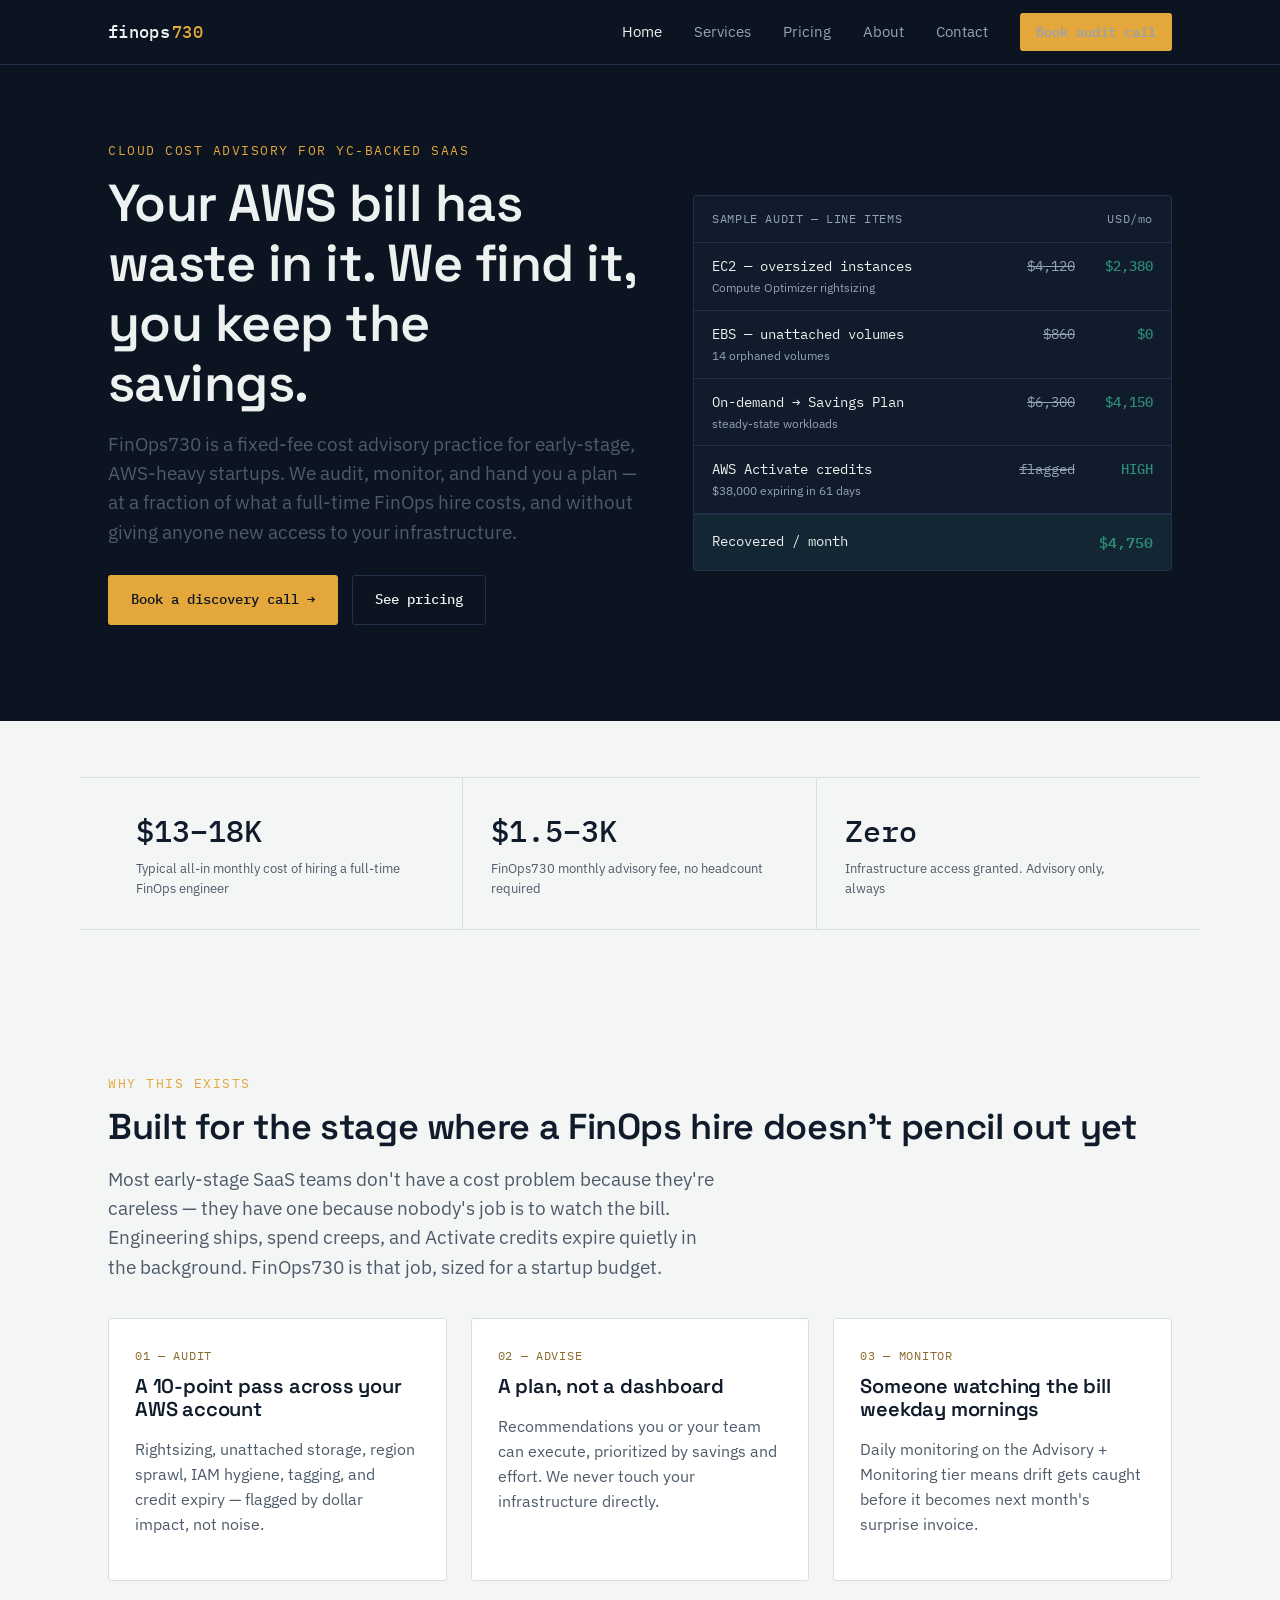
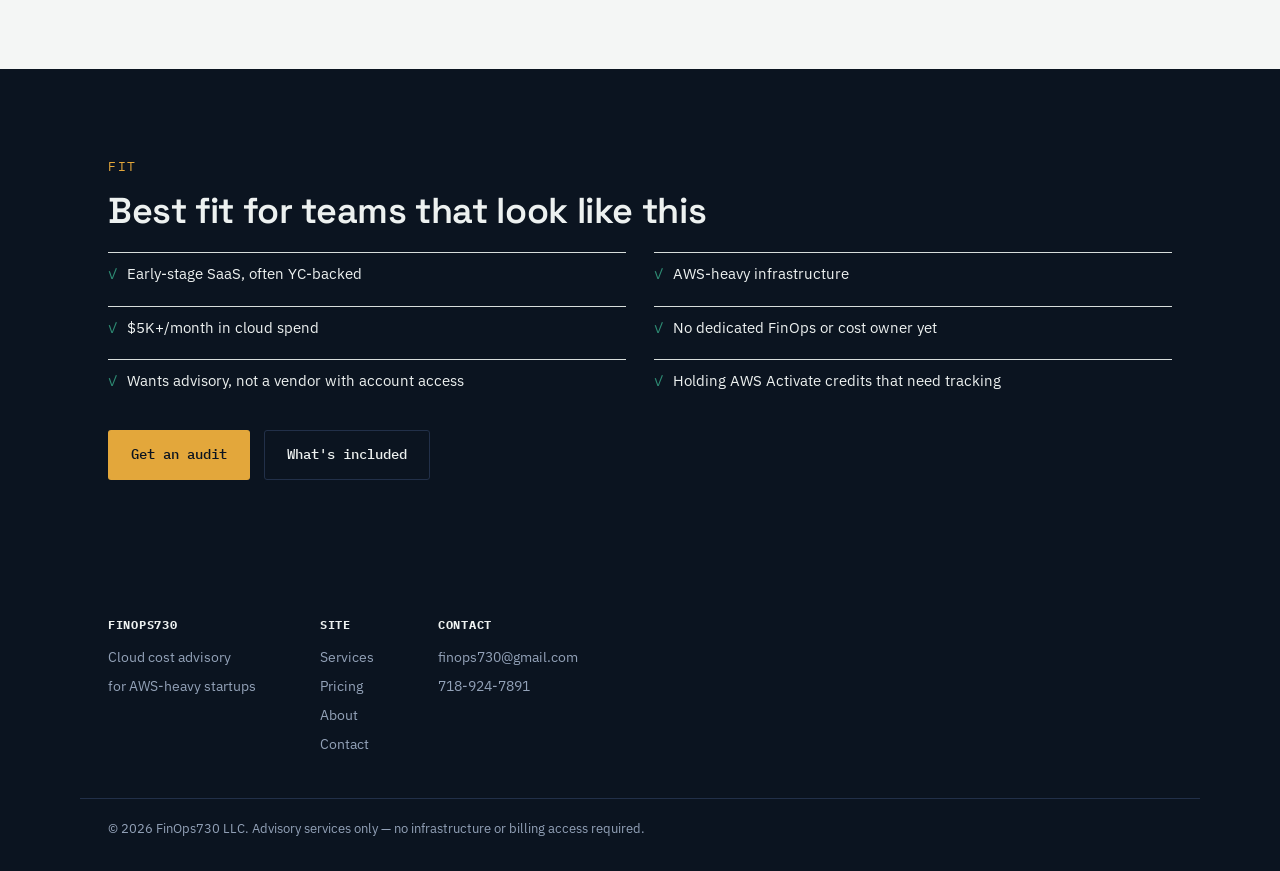
==== index.html @ 1b0939c1 "Rename index (1).html to index.html" ====
<!DOCTYPE html>
<html lang="en">
<head>
<meta charset="UTF-8">
<meta name="viewport" content="width=device-width, initial-scale=1.0">
<title>FinOps730 — Cloud Cost Advisory for AWS-Heavy Startups</title>
<meta name="description" content="Fixed-fee AWS cost advisory for early-stage SaaS teams. Advisory only, no infrastructure access, 10 hrs/week max — the cost control of a FinOps hire without the headcount.">
<link rel="preconnect" href="https://fonts.googleapis.com">
<link href="https://fonts.googleapis.com/css2?family=Space+Grotesk:wght@500;600;700&family=IBM+Plex+Sans:wght@400;500;600&family=IBM+Plex+Mono:wght@400;500;600&display=swap" rel="stylesheet">
<link rel="stylesheet" href="style.css">
</head>
<body>

<nav class="nav">
  <div class="wrap">
    <a href="index.html" class="brand">finops<span class="accent">730</span></a>
    <button class="nav-toggle" aria-label="Toggle menu" onclick="document.querySelector('.nav-links').classList.toggle('open')">☰</button>
    <div class="nav-links">
      <a href="index.html" class="active">Home</a>
      <a href="services.html">Services</a>
      <a href="pricing.html">Pricing</a>
      <a href="about.html">About</a>
      <a href="contact.html">Contact</a>
      <a href="contact.html" class="nav-cta">Book audit call</a>
    </div>
  </div>
</nav>

<section class="hero">
  <div class="wrap hero-grid">
    <div>
      <p class="eyebrow">Cloud cost advisory for YC-backed SaaS</p>
      <h1>Your AWS bill has waste in it. We find it, you keep the savings.</h1>
      <p class="lede">FinOps730 is a fixed-fee cost advisory practice for early-stage, AWS-heavy startups. We audit, monitor, and hand you a plan — at a fraction of what a full-time FinOps hire costs, and without giving anyone new access to your infrastructure.</p>
      <div class="cta-row">
        <a href="contact.html" class="btn btn-primary">Book a discovery call →</a>
        <a href="pricing.html" class="btn btn-ghost">See pricing</a>
      </div>
    </div>
    <div class="ledger">
      <div class="ledger-head"><span>SAMPLE AUDIT — LINE ITEMS</span><span>USD/mo</span></div>
      <div class="ledger-row">
        <div class="ledger-item">EC2 — oversized instances<span class="ledger-note">Compute Optimizer rightsizing</span></div>
        <div class="ledger-was">$4,120</div>
        <div class="ledger-now">$2,380</div>
      </div>
      <div class="ledger-row">
        <div class="ledger-item">EBS — unattached volumes<span class="ledger-note">14 orphaned volumes</span></div>
        <div class="ledger-was">$860</div>
        <div class="ledger-now">$0</div>
      </div>
      <div class="ledger-row">
        <div class="ledger-item">On-demand → Savings Plan<span class="ledger-note">steady-state workloads</span></div>
        <div class="ledger-was">$6,300</div>
        <div class="ledger-now">$4,150</div>
      </div>
      <div class="ledger-row">
        <div class="ledger-item">AWS Activate credits<span class="ledger-note">$38,000 expiring in 61 days</span></div>
        <div class="ledger-was">flagged</div>
        <div class="ledger-now">HIGH</div>
      </div>
      <div class="ledger-total">
        <span class="label">Recovered / month</span>
        <span class="value">$4,750</span>
      </div>
    </div>
  </div>
</section>

<section class="tight">
  <div class="wrap stat-strip">
    <div class="stat">
      <div class="num">$13–18K</div>
      <div class="label">Typical all-in monthly cost of hiring a full-time FinOps engineer</div>
    </div>
    <div class="stat">
      <div class="num">$1.5–3K</div>
      <div class="label">FinOps730 monthly advisory fee, no headcount required</div>
    </div>
    <div class="stat">
      <div class="num">Zero</div>
      <div class="label">Infrastructure access granted. Advisory only, always</div>
    </div>
  </div>
</section>

<section>
  <div class="wrap">
    <p class="eyebrow">Why this exists</p>
    <h2>Built for the stage where a FinOps hire doesn't pencil out yet</h2>
    <p class="lede">Most early-stage SaaS teams don't have a cost problem because they're careless — they have one because nobody's job is to watch the bill. Engineering ships, spend creeps, and Activate credits expire quietly in the background. FinOps730 is that job, sized for a startup budget.</p>
    <div class="grid-3" style="margin-top:36px;">
      <div class="card">
        <span class="tag">01 — Audit</span>
        <h3>A 10-point pass across your AWS account</h3>
        <p>Rightsizing, unattached storage, region sprawl, IAM hygiene, tagging, and credit expiry — flagged by dollar impact, not noise.</p>
      </div>
      <div class="card">
        <span class="tag">02 — Advise</span>
        <h3>A plan, not a dashboard</h3>
        <p>Recommendations you or your team can execute, prioritized by savings and effort. We never touch your infrastructure directly.</p>
      </div>
      <div class="card">
        <span class="tag">03 — Monitor</span>
        <h3>Someone watching the bill weekday mornings</h3>
        <p>Daily monitoring on the Advisory + Monitoring tier means drift gets caught before it becomes next month's surprise invoice.</p>
      </div>
    </div>
  </div>
</section>

<section class="section-dark">
  <div class="wrap">
    <p class="eyebrow">Fit</p>
    <h2>Best fit for teams that look like this</h2>
    <div class="checklist" style="margin-top:20px;">
      <div>Early-stage SaaS, often YC-backed</div>
      <div>AWS-heavy infrastructure</div>
      <div>$5K+/month in cloud spend</div>
      <div>No dedicated FinOps or cost owner yet</div>
      <div>Wants advisory, not a vendor with account access</div>
      <div>Holding AWS Activate credits that need tracking</div>
    </div>
    <div class="cta-row">
      <a href="contact.html" class="btn btn-primary">Get an audit</a>
      <a href="services.html" class="btn btn-ghost">What's included</a>
    </div>
  </div>
</section>

<footer>
  <div class="wrap">
    <div class="footer-cols">
      <div class="footer-col">
        <h5>FinOps730</h5>
        <div>Cloud cost advisory</div>
        <div>for AWS-heavy startups</div>
      </div>
      <div class="footer-col">
        <h5>Site</h5>
        <div><a href="services.html">Services</a></div>
        <div><a href="pricing.html">Pricing</a></div>
        <div><a href="about.html">About</a></div>
        <div><a href="contact.html">Contact</a></div>
      </div>
      <div class="footer-col">
        <h5>Contact</h5>
        <div><a href="mailto:finops730@gmail.com">finops730@gmail.com</a></div>
        <div><a href="tel:+17189247891">718-924-7891</a></div>
      </div>
    </div>
  </div>
  <div class="wrap footer-bottom">
    © 2026 FinOps730 LLC. Advisory services only — no infrastructure or billing access required.
  </div>
</footer>

</body>
</html>
---- style.css ----
/* =========================================================
   FinOps730 — Design tokens
   Concept: the AWS bill as evidence. A ledger/console aesthetic
   built from the artifact this business actually produces —
   itemized line items, struck-through waste, recovered dollars.
   ========================================================= */

:root {
  /* Color */
  --ink:        #0B1420;   /* console background */
  --ink-raised: #101B2B;   /* panel background, one step up */
  --ink-line:   #223049;   /* hairlines on dark */
  --paper:      #F4F6F5;   /* light section background */
  --paper-line: #D8DEDC;   /* hairlines on light */
  --text-hi:    #EDF1F0;   /* primary text on dark */
  --text-lo:    #93A2B8;   /* secondary text on dark */
  --text-ink:   #101B2B;   /* primary text on paper */
  --text-ink-lo:#4E5B6B;   /* secondary text on paper */
  --gold:       #E3A73B;   /* signal / brand accent */
  --gold-dim:   #8A6A2C;
  --teal:       #2E8C74;   /* recovered / savings */
  --rust:       #C1543A;   /* waste / flagged cost */

  /* Type */
  --display: 'Space Grotesk', 'IBM Plex Sans', sans-serif;
  --body:    'IBM Plex Sans', -apple-system, sans-serif;
  --mono:    'IBM Plex Mono', 'JetBrains Mono', monospace;

  --radius: 3px;
}

* { box-sizing: border-box; }

html { scroll-behavior: smooth; }

body {
  margin: 0;
  background: var(--paper);
  color: var(--text-ink);
  font-family: var(--body);
  font-size: 16px;
  line-height: 1.55;
  -webkit-font-smoothing: antialiased;
}

img { max-width: 100%; display: block; }

a { color: inherit; }

.wrap {
  max-width: 1120px;
  margin: 0 auto;
  padding: 0 28px;
}

/* ---------- Nav ---------- */
.nav {
  background: var(--ink);
  color: var(--text-hi);
  position: sticky;
  top: 0;
  z-index: 50;
  border-bottom: 1px solid var(--ink-line);
}
.nav .wrap {
  display: flex;
  align-items: center;
  justify-content: space-between;
  height: 64px;
}
.brand {
  font-family: var(--mono);
  font-weight: 500;
  font-size: 17px;
  letter-spacing: 0.02em;
  text-decoration: none;
  color: var(--text-hi);
  display: flex;
  align-items: baseline;
  gap: 2px;
}
.brand .accent { color: var(--gold); }
.nav-links {
  display: flex;
  align-items: center;
  gap: 32px;
  font-size: 14.5px;
}
.nav-links a {
  text-decoration: none;
  color: var(--text-lo);
  transition: color .15s ease;
}
.nav-links a:hover, .nav-links a.active { color: var(--text-hi); }
.nav-cta {
  font-family: var(--mono);
  background: var(--gold);
  color: var(--ink);
  padding: 9px 16px;
  border-radius: var(--radius);
  font-size: 13.5px;
  font-weight: 500;
  text-decoration: none;
  white-space: nowrap;
}
.nav-toggle { display: none; background: none; border: 0; color: var(--text-hi); font-size: 24px; cursor: pointer; }

@media (max-width: 780px) {
  .nav-links { position: absolute; top: 64px; left: 0; right: 0; background: var(--ink); flex-direction: column; align-items: flex-start; padding: 8px 28px 24px; gap: 18px; border-bottom: 1px solid var(--ink-line); display: none; }
  .nav-links.open { display: flex; }
  .nav-toggle { display: block; }
}

/* ---------- Section rhythm ---------- */
section { padding: 88px 0; }
section.tight { padding: 56px 0; }
.section-dark { background: var(--ink); color: var(--text-hi); }
.section-raised { background: var(--ink-raised); color: var(--text-hi); }

.eyebrow {
  font-family: var(--mono);
  font-size: 12.5px;
  letter-spacing: 0.12em;
  text-transform: uppercase;
  color: var(--gold);
  margin: 0 0 14px;
}
.section-dark .eyebrow, .section-raised .eyebrow { color: var(--gold); }

h1, h2, h3, h4 {
  font-family: var(--display);
  font-weight: 600;
  margin: 0 0 16px;
  line-height: 1.15;
  letter-spacing: -0.01em;
}
h1 { font-size: clamp(34px, 5vw, 52px); }
h2 { font-size: clamp(26px, 3.4vw, 36px); }
h3 { font-size: 20px; }

p { margin: 0 0 16px; color: var(--text-ink-lo); }
.section-dark p, .section-raised p { color: var(--text-lo); }

.lede { font-size: 19px; max-width: 620px; }

.btn {
  display: inline-flex;
  align-items: center;
  gap: 8px;
  font-family: var(--mono);
  font-size: 14px;
  font-weight: 500;
  padding: 13px 22px;
  border-radius: var(--radius);
  text-decoration: none;
  border: 1px solid transparent;
  cursor: pointer;
}
.btn-primary { background: var(--gold); color: var(--ink); }
.btn-primary:hover { background: #eeb455; }
.btn-ghost { border-color: var(--ink-line); color: var(--text-hi); }
.btn-ghost:hover { border-color: var(--text-lo); }
.btn-ghost-light { border-color: var(--paper-line); color: var(--text-ink); }
.btn-ghost-light:hover { border-color: var(--text-ink-lo); }

.cta-row { display: flex; gap: 14px; flex-wrap: wrap; margin-top: 28px; }

/* ---------- Hero ledger (signature element) ---------- */
.hero {
  background: var(--ink);
  color: var(--text-hi);
  padding: 76px 0 96px;
}
.hero-grid {
  display: grid;
  grid-template-columns: 1.05fr 0.95fr;
  gap: 56px;
  align-items: center;
}
@media (max-width: 900px) {
  .hero-grid { grid-template-columns: 1fr; }
}

.ledger {
  background: var(--ink-raised);
  border: 1px solid var(--ink-line);
  border-radius: var(--radius);
  overflow: hidden;
  font-family: var(--mono);
  font-size: 13.5px;
}
.ledger-head {
  display: flex;
  justify-content: space-between;
  padding: 14px 18px;
  border-bottom: 1px solid var(--ink-line);
  color: var(--text-lo);
  font-size: 12px;
  letter-spacing: 0.05em;
}
.ledger-row {
  display: grid;
  grid-template-columns: 1fr auto auto;
  gap: 14px;
  padding: 13px 18px;
  border-bottom: 1px solid var(--ink-line);
  align-items: baseline;
}
.ledger-row:last-of-type { border-bottom: none; }
.ledger-item { color: var(--text-hi); }
.ledger-note { display: block; color: var(--text-lo); font-size: 11.5px; margin-top: 2px; font-family: var(--body); }
.ledger-was { color: var(--text-lo); text-decoration: line-through; text-align: right; min-width: 64px; }
.ledger-now { color: var(--teal); text-align: right; font-weight: 500; min-width: 64px; }
.ledger-total {
  display: flex;
  justify-content: space-between;
  padding: 16px 18px;
  background: rgba(46, 140, 116, 0.1);
  border-top: 1px solid var(--ink-line);
}
.ledger-total .label { color: var(--text-hi); }
.ledger-total .value { color: var(--teal); font-weight: 600; font-size: 15px; }

/* ---------- Stat strip ---------- */
.stat-strip {
  display: grid;
  grid-template-columns: repeat(3, 1fr);
  border-top: 1px solid var(--paper-line);
  border-bottom: 1px solid var(--paper-line);
}
.stat {
  padding: 30px 28px;
  border-right: 1px solid var(--paper-line);
}
.stat:last-child { border-right: none; }
.stat .num { font-family: var(--mono); font-size: 30px; font-weight: 500; color: var(--text-ink); }
.stat .label { font-size: 13px; color: var(--text-ink-lo); margin-top: 4px; }
@media (max-width: 700px) {
  .stat-strip { grid-template-columns: 1fr; }
  .stat { border-right: none; border-bottom: 1px solid var(--paper-line); }
}

/* ---------- Cards ---------- */
.grid-3 { display: grid; grid-template-columns: repeat(3, 1fr); gap: 24px; }
.grid-2 { display: grid; grid-template-columns: repeat(2, 1fr); gap: 24px; }
@media (max-width: 860px) { .grid-3, .grid-2 { grid-template-columns: 1fr; } }

.card {
  background: #fff;
  border: 1px solid var(--paper-line);
  border-radius: var(--radius);
  padding: 28px 26px;
}
.card .tag {
  font-family: var(--mono);
  font-size: 11.5px;
  color: var(--gold-dim);
  letter-spacing: 0.06em;
  text-transform: uppercase;
  margin-bottom: 10px;
  display: block;
}
.card ul { margin: 12px 0 0; padding-left: 18px; color: var(--text-ink-lo); font-size: 14.5px; }
.card li { margin-bottom: 6px; }

.card-dark {
  background: var(--ink-raised);
  border: 1px solid var(--ink-line);
  border-radius: var(--radius);
  padding: 28px 26px;
}
.card-dark h3 { color: var(--text-hi); }
.card-dark .tag { color: var(--gold); }

/* ---------- Pricing ---------- */
.tier {
  background: #fff;
  border: 1px solid var(--paper-line);
  border-radius: var(--radius);
  padding: 32px 28px;
  position: relative;
}
.tier.featured { border: 1px solid var(--gold); box-shadow: 0 0 0 1px var(--gold); }
.tier .badge {
  position: absolute;
  top: -12px; right: 24px;
  background: var(--gold);
  color: var(--ink);
  font-family: var(--mono);
  font-size: 11px;
  padding: 4px 10px;
  border-radius: var(--radius);
  letter-spacing: 0.04em;
}
.tier .price {
  font-family: var(--mono);
  font-size: 40px;
  font-weight: 600;
  color: var(--text-ink);
  margin: 10px 0 2px;
}
.tier .price span { font-size: 15px; font-weight: 400; color: var(--text-ink-lo); }
.tier .sub { font-size: 13px; color: var(--text-ink-lo); margin-bottom: 20px; }
.tier ul { list-style: none; margin: 20px 0 0; padding: 0; font-size: 14.5px; }
.tier li { padding: 8px 0; border-top: 1px solid var(--paper-line); display: flex; gap: 10px; }
.tier li:first-child { border-top: none; }
.tier li::before { content: "—"; color: var(--gold-dim); flex-shrink: 0; }

/* ---------- Timeline (real sequence: onboarding days) ---------- */
.timeline { display: grid; grid-template-columns: repeat(5, 1fr); gap: 18px; }
@media (max-width: 860px) { .timeline { grid-template-columns: 1fr; } }
.tl-step { border-top: 2px solid var(--gold); padding-top: 14px; }
.tl-step .day { font-family: var(--mono); font-size: 12.5px; color: var(--gold-dim); }
.tl-step h4 { font-size: 15.5px; margin: 6px 0 6px; }
.tl-step p { font-size: 13.5px; margin: 0; }

/* ---------- Footer ---------- */
footer {
  background: var(--ink);
  color: var(--text-lo);
  padding: 48px 0 32px;
  font-size: 13.5px;
}
footer .wrap { display: flex; justify-content: space-between; flex-wrap: wrap; gap: 24px; }
footer a { text-decoration: none; color: var(--text-lo); }
footer a:hover { color: var(--text-hi); }
.footer-cols { display: flex; gap: 64px; flex-wrap: wrap; }
.footer-col h5 { font-family: var(--mono); color: var(--text-hi); font-size: 12px; letter-spacing: 0.06em; text-transform: uppercase; margin: 0 0 12px; }
.footer-col div { margin-bottom: 8px; }
.footer-bottom { border-top: 1px solid var(--ink-line); margin-top: 36px; padding-top: 20px; font-size: 12.5px; }

/* ---------- Misc shared ---------- */
.divider { height: 1px; background: var(--paper-line); border: none; margin: 0; }
.center { text-align: center; }
.small { font-size: 13.5px; }
.mono { font-family: var(--mono); }

.compare-table { width: 100%; border-collapse: collapse; font-size: 14.5px; margin-top: 8px; }
.compare-table th, .compare-table td { text-align: left; padding: 12px 14px; border-bottom: 1px solid var(--ink-line); }
.compare-table th { font-family: var(--mono); font-size: 12px; color: var(--text-lo); font-weight: 500; letter-spacing: 0.04em; text-transform: uppercase; }
.compare-table td { color: var(--text-hi); }
.compare-table .hi { color: var(--gold); font-family: var(--mono); }

.checklist { display: grid; grid-template-columns: repeat(2, 1fr); gap: 10px 28px; font-size: 14.5px; margin-top: 8px; }
@media (max-width: 700px) { .checklist { grid-template-columns: 1fr; } }
.checklist div { display: flex; gap: 10px; padding: 10px 0; border-top: 1px solid var(--paper-line); }
.checklist div::before { content: "✓"; font-family: var(--mono); color: var(--teal); flex-shrink: 0; }

.contact-form { display: grid; gap: 16px; max-width: 560px; }
.contact-form label { font-size: 13px; font-family: var(--mono); color: var(--text-lo); display: block; margin-bottom: 6px; }
.contact-form input, .contact-form select, .contact-form textarea {
  width: 100%;
  background: var(--ink-raised);
  border: 1px solid var(--ink-line);
  border-radius: var(--radius);
  color: var(--text-hi);
  padding: 11px 13px;
  font-family: var(--body);
  font-size: 14.5px;
}
.contact-form textarea { min-height: 120px; resize: vertical; }
.contact-form input:focus, .contact-form select:focus, .contact-form textarea:focus {
  outline: 2px solid var(--gold);
  outline-offset: 1px;
}

@media (prefers-reduced-motion: reduce) {
  html { scroll-behavior: auto; }
}
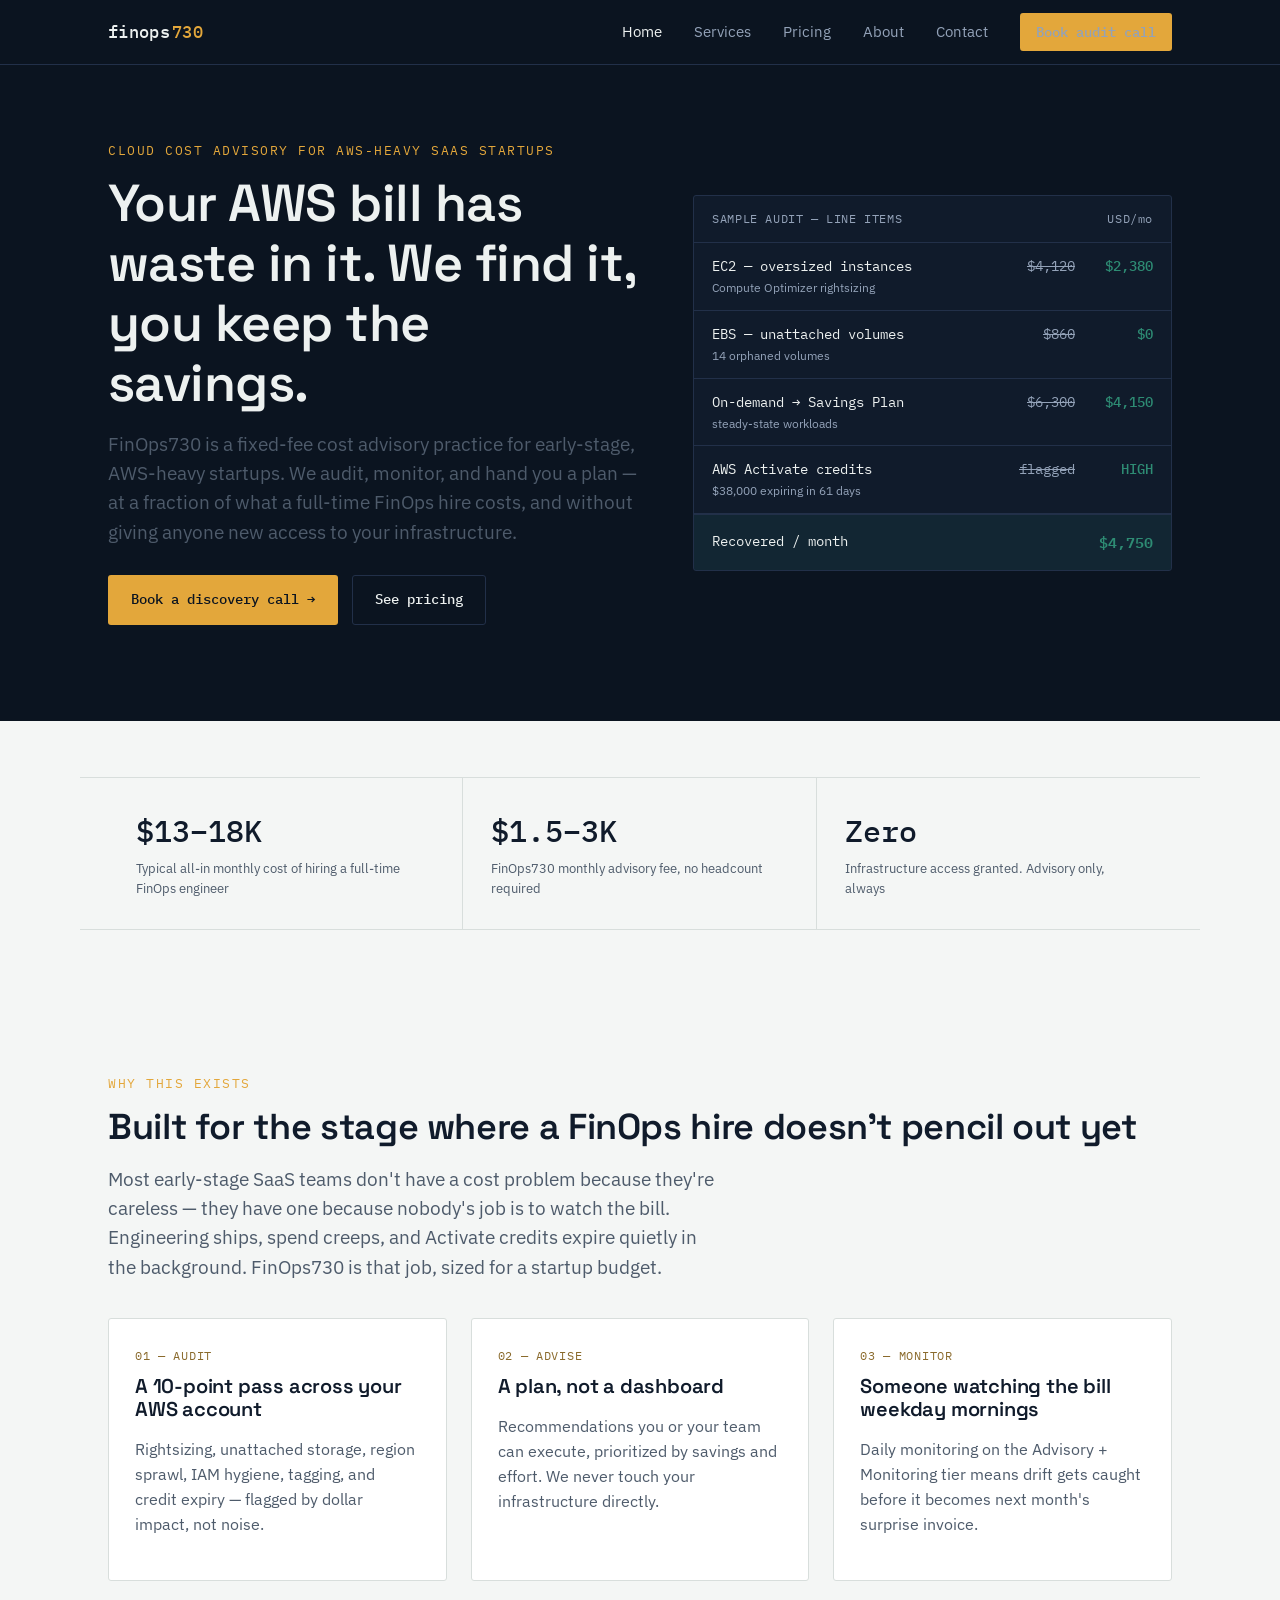
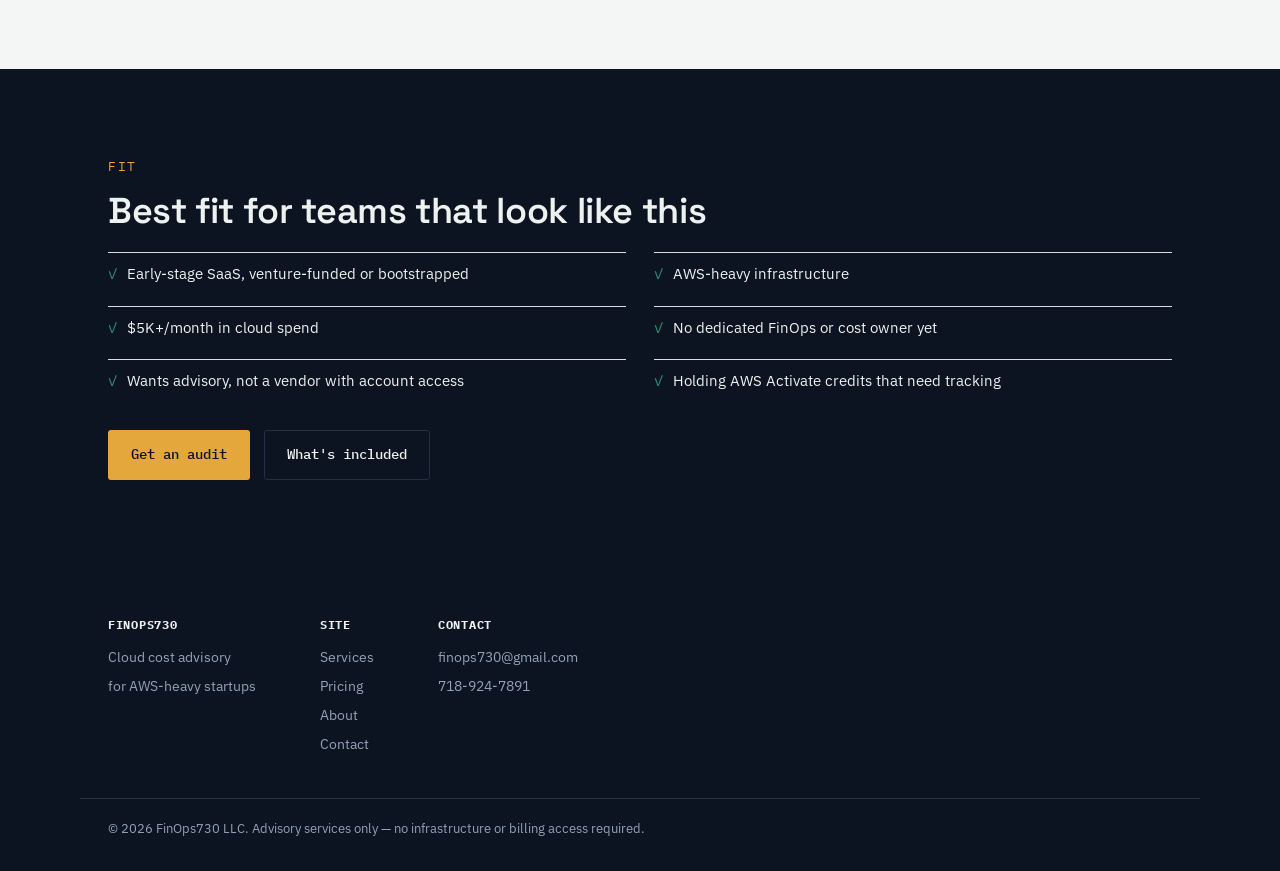
==== commit bd463928: "Rename index (3).html to index.html" ====
--- a/index.html
+++ b/index.html
@@ -4,10 +4,37 @@
 <meta charset="UTF-8">
 <meta name="viewport" content="width=device-width, initial-scale=1.0">
 <title>FinOps730 — Cloud Cost Advisory for AWS-Heavy Startups</title>
-<meta name="description" content="Fixed-fee AWS cost advisory for early-stage SaaS teams. Advisory only, no infrastructure access, 10 hrs/week max — the cost control of a FinOps hire without the headcount.">
+<meta name="description" content="Fixed-fee AWS cost advisory for early-stage SaaS teams. Advisory only, no infrastructure access — the cost control of a FinOps hire without the headcount.">
+<link rel="canonical" href="https://finops730.com/">
+<meta property="og:type" content="website">
+<meta property="og:url" content="https://finops730.com/">
+<meta property="og:title" content="FinOps730 — Cloud Cost Advisory for AWS-Heavy Startups">
+<meta property="og:description" content="Fixed-fee AWS cost advisory for early-stage SaaS teams. Advisory only, no infrastructure access — the cost control of a FinOps hire without the headcount.">
+<meta property="og:site_name" content="FinOps730">
+<meta name="twitter:card" content="summary">
+<meta name="twitter:title" content="FinOps730 — Cloud Cost Advisory for AWS-Heavy Startups">
+<meta name="twitter:description" content="Fixed-fee AWS cost advisory for early-stage SaaS teams. Advisory only, no infrastructure access — the cost control of a FinOps hire without the headcount.">
 <link rel="preconnect" href="https://fonts.googleapis.com">
-<link href="https://fonts.googleapis.com/css2?family=Space+Grotesk:wght@500;600;700&family=IBM+Plex+Sans:wght@400;500;600&family=IBM+Plex+Mono:wght@400;500;600&display=swap" rel="stylesheet">
+<link href="https://fonts.googleapis.com/css2?family=Fraunces:opsz,wght@9..144,500;9..144,600;9..144,700&family=Space+Grotesk:wght@500;600;700&family=IBM+Plex+Sans:wght@400;500;600&family=IBM+Plex+Mono:wght@400;500;600&display=swap" rel="stylesheet">
 <link rel="stylesheet" href="style.css">
+<script type="application/ld+json">
+{
+  "@context": "https://schema.org",
+  "@type": "ProfessionalService",
+  "name": "FinOps730",
+  "url": "https://finops730.com/",
+  "description": "Fixed-fee AWS cost advisory for early-stage, AWS-heavy SaaS startups. Advisory only — no infrastructure access.",
+  "areaServed": "US",
+  "priceRange": "$1,500–$3,000/mo",
+  "founder": {
+    "@type": "Person",
+    "name": "Stephen Matthews"
+  },
+  "email": "finops730@gmail.com",
+  "telephone": "+1-718-924-7891",
+  "sameAs": []
+}
+</script>
 </head>
 <body>
 
@@ -29,7 +56,7 @@
 <section class="hero">
   <div class="wrap hero-grid">
     <div>
-      <p class="eyebrow">Cloud cost advisory for YC-backed SaaS</p>
+      <p class="eyebrow">Cloud cost advisory for AWS-heavy SaaS startups</p>
       <h1>Your AWS bill has waste in it. We find it, you keep the savings.</h1>
       <p class="lede">FinOps730 is a fixed-fee cost advisory practice for early-stage, AWS-heavy startups. We audit, monitor, and hand you a plan — at a fraction of what a full-time FinOps hire costs, and without giving anyone new access to your infrastructure.</p>
       <div class="cta-row">
@@ -114,7 +141,7 @@
     <p class="eyebrow">Fit</p>
     <h2>Best fit for teams that look like this</h2>
     <div class="checklist" style="margin-top:20px;">
-      <div>Early-stage SaaS, often YC-backed</div>
+      <div>Early-stage SaaS, venture-funded or bootstrapped</div>
       <div>AWS-heavy infrastructure</div>
       <div>$5K+/month in cloud spend</div>
       <div>No dedicated FinOps or cost owner yet</div>
